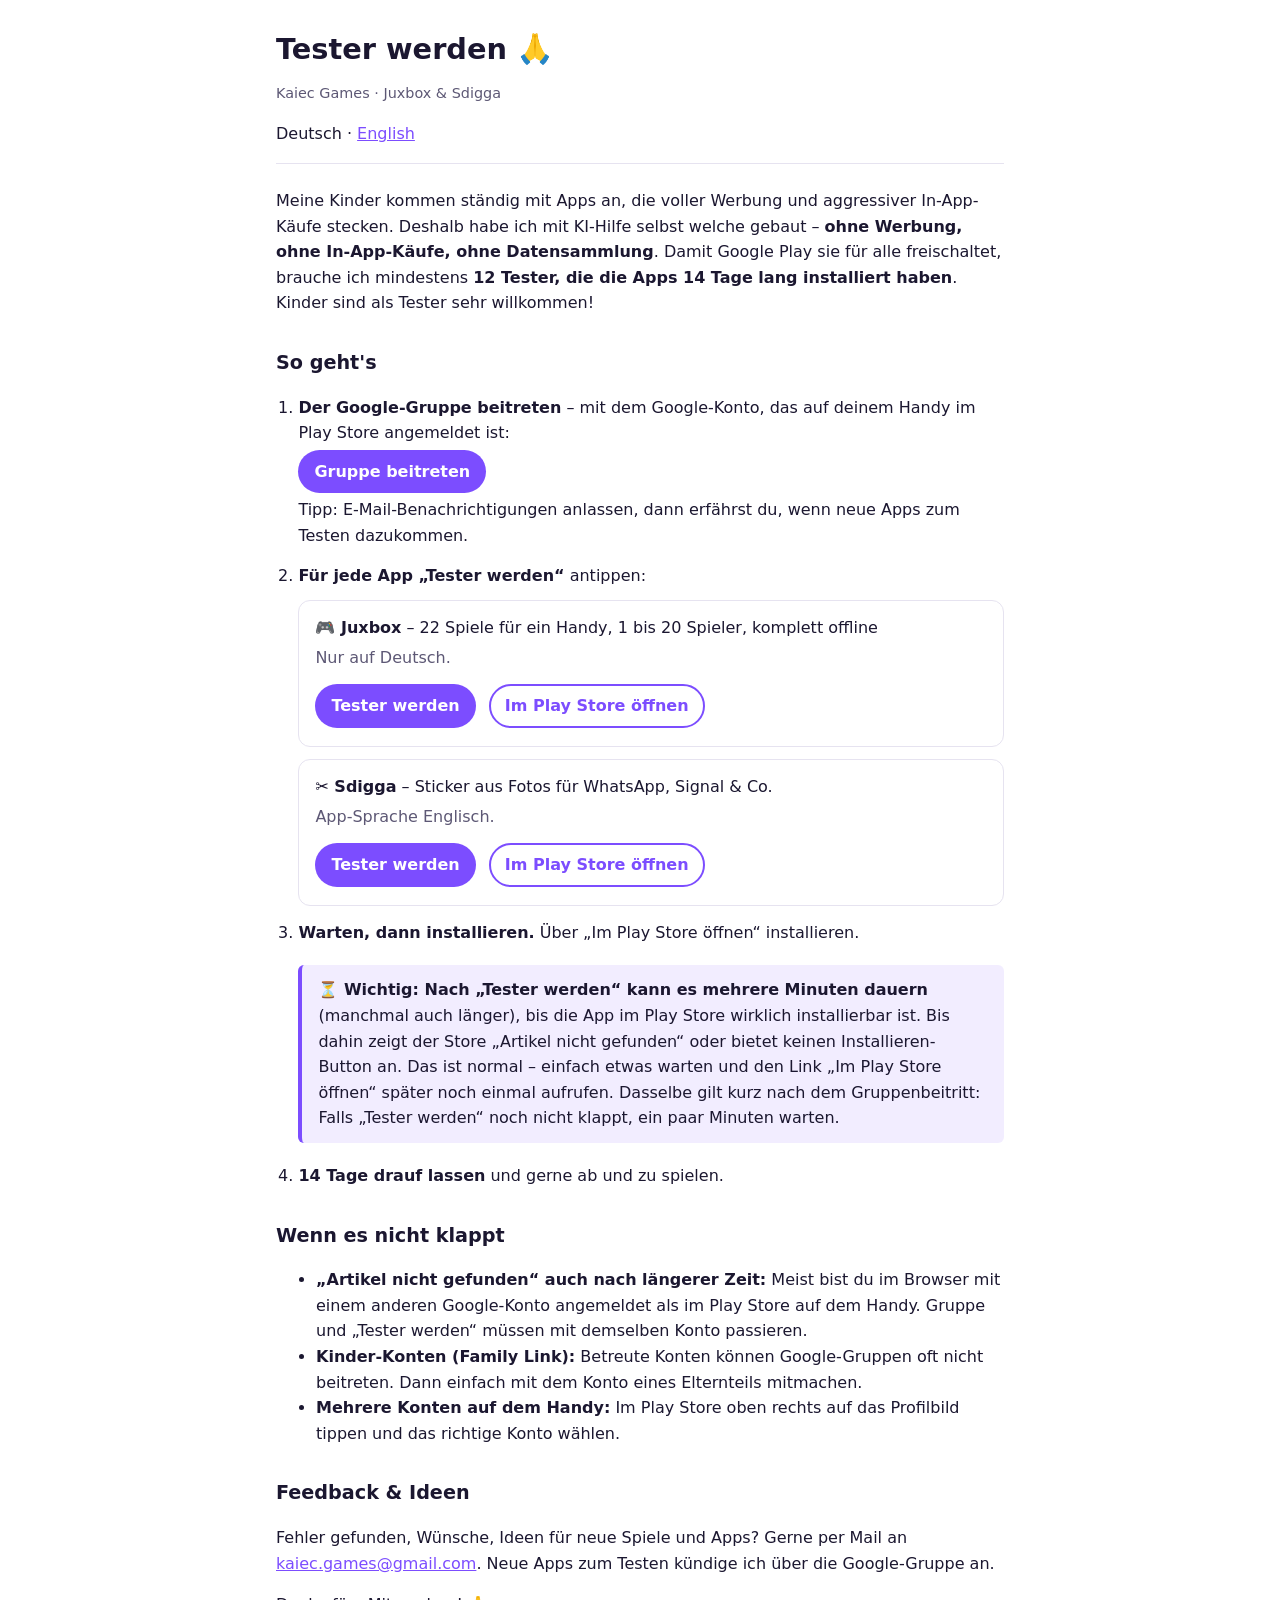
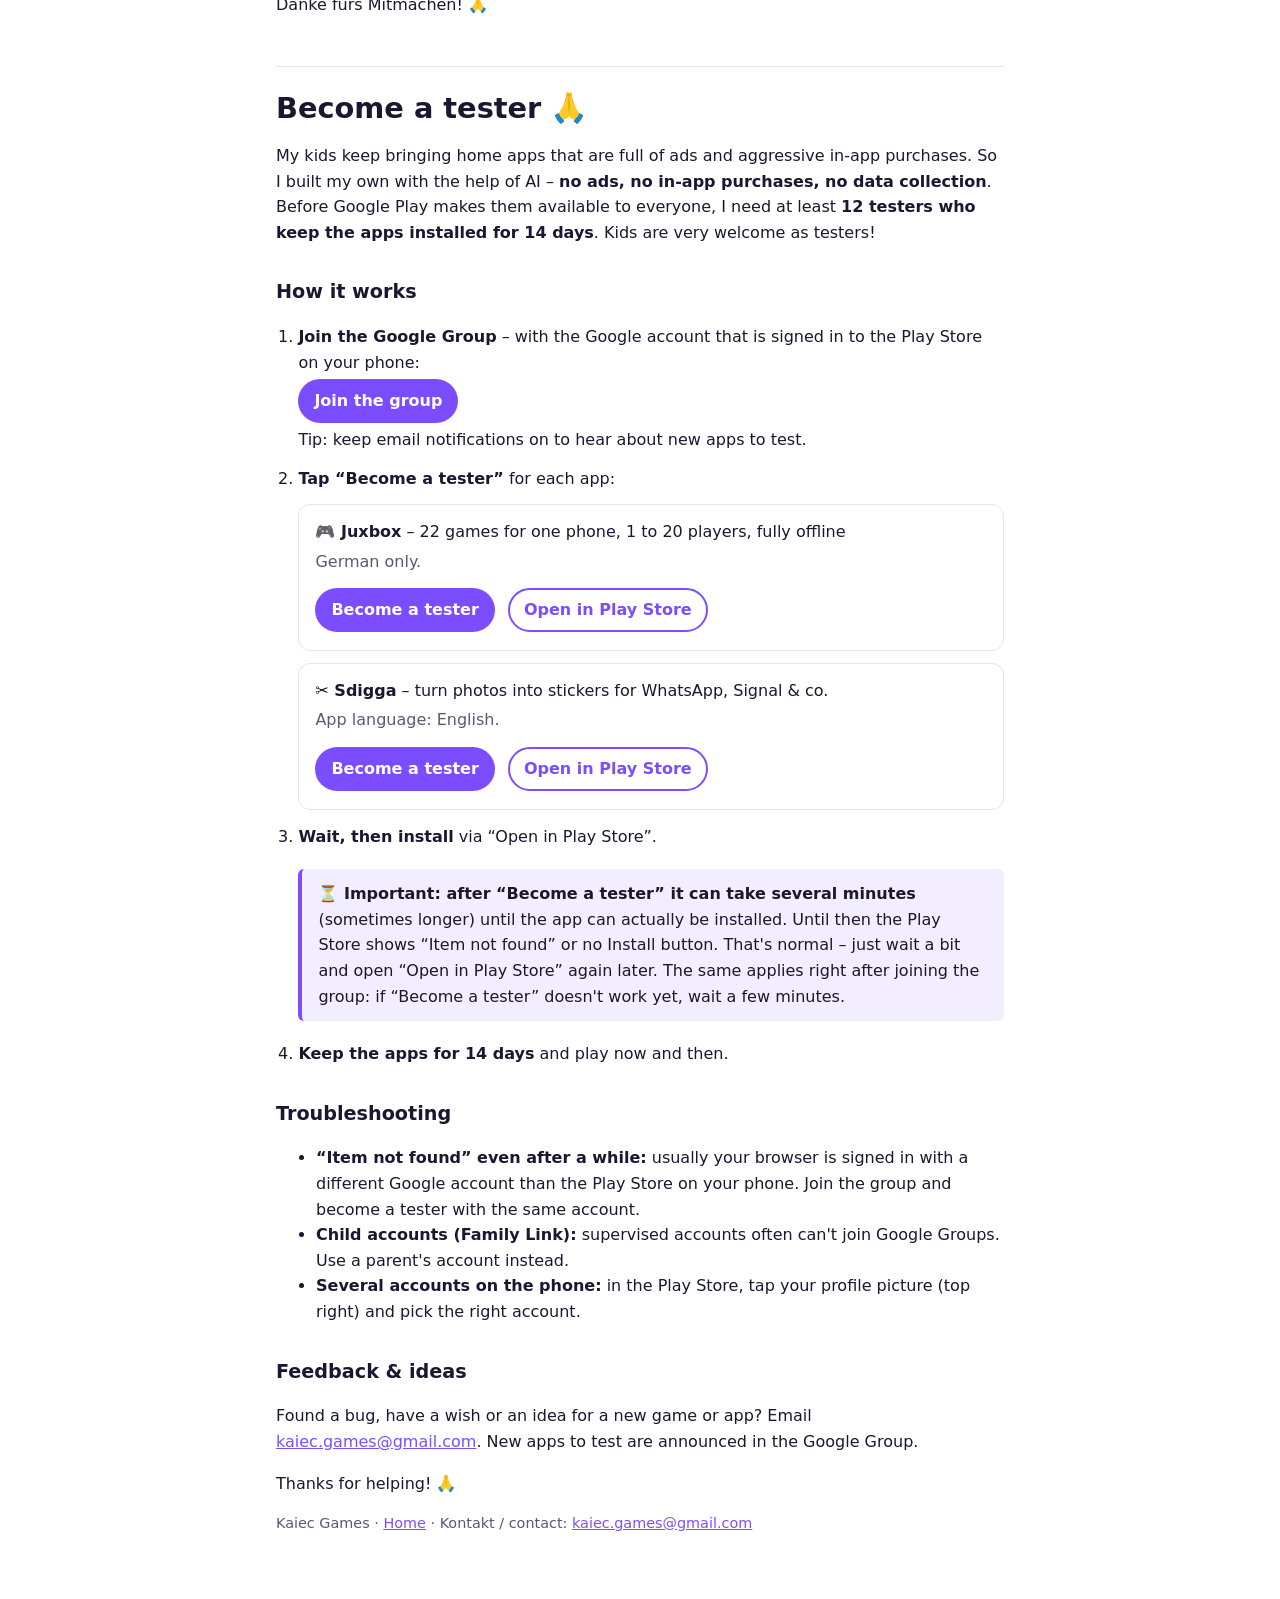
==== tests/index.html @ d91b90bd "Add bilingual tester instructions page Co-Authored-By: Claude Opus 5.5 <noreply@anthropic.com>" ====
<!doctype html>
<html lang="de">
<head>
<meta charset="utf-8"><meta name="viewport" content="width=device-width, initial-scale=1">
<title>Tester werden – Kaiec Games</title>
<meta name="description" content="Hilf beim Testen von Juxbox und Sdigga auf Google Play.">
<link rel="stylesheet" href="/style.css">
</head>
<body><main>
<h1>Tester werden 🙏</h1>
<p class="meta">Kaiec Games · Juxbox &amp; Sdigga</p>
<nav class="lang">Deutsch · <a href="#en">English</a></nav>

<section id="de" lang="de">
<p>Meine Kinder kommen ständig mit Apps an, die voller Werbung und aggressiver In-App-Käufe stecken. Deshalb habe ich mit KI-Hilfe selbst welche gebaut – <strong>ohne Werbung, ohne In-App-Käufe, ohne Datensammlung</strong>. Damit Google Play sie für alle freischaltet, brauche ich mindestens <strong>12 Tester, die die Apps 14 Tage lang installiert haben</strong>. Kinder sind als Tester sehr willkommen!</p>

<h2>So geht's</h2>
<ol class="steps">
  <li><strong>Der Google-Gruppe beitreten</strong> – mit dem Google-Konto, das auf deinem Handy im Play Store angemeldet ist:<br>
    <a class="btn" href="https://groups.google.com/g/kaiec-games-tester">Gruppe beitreten</a><br>
    Tipp: E-Mail-Benachrichtigungen anlassen, dann erfährst du, wenn neue Apps zum Testen dazukommen.</li>
  <li><strong>Für jede App „Tester werden“</strong> antippen:
    <div class="app">
      <strong>🎮 Juxbox</strong> – 22 Spiele für ein Handy, 1 bis 20 Spieler, komplett offline
      <p>Nur auf Deutsch.</p>
      <a class="btn" href="https://play.google.com/apps/testing/com.kaiec.juxbox">Tester werden</a>
      <a class="btn alt" href="https://play.google.com/store/apps/details?id=com.kaiec.juxbox">Im Play Store öffnen</a>
    </div>
    <div class="app">
      <strong>✂️ Sdigga</strong> – Sticker aus Fotos für WhatsApp, Signal &amp; Co.
      <p>App-Sprache Englisch.</p>
      <a class="btn" href="https://play.google.com/apps/testing/com.kaiec.stickerapp">Tester werden</a>
      <a class="btn alt" href="https://play.google.com/store/apps/details?id=com.kaiec.stickerapp">Im Play Store öffnen</a>
    </div>
  </li>
  <li><strong>Warten, dann installieren.</strong> Über „Im Play Store öffnen“ installieren.
    <div class="note">
  <strong>⏳ Wichtig: Nach „Tester werden“ kann es mehrere Minuten dauern</strong> (manchmal auch länger), bis die App im Play Store wirklich installierbar ist. Bis dahin zeigt der Store „Artikel nicht gefunden“ oder bietet keinen Installieren-Button an. Das ist normal – einfach etwas warten und den Link „Im Play Store öffnen“ später noch einmal aufrufen. Dasselbe gilt kurz nach dem Gruppenbeitritt: Falls „Tester werden“ noch nicht klappt, ein paar Minuten warten.
</div>
  </li>
  <li><strong>14 Tage drauf lassen</strong> und gerne ab und zu spielen.</li>
</ol>


<h2>Wenn es nicht klappt</h2>
<ul>
  <li><strong>„Artikel nicht gefunden“ auch nach längerer Zeit:</strong> Meist bist du im Browser mit einem anderen Google-Konto angemeldet als im Play Store auf dem Handy. Gruppe und „Tester werden“ müssen mit demselben Konto passieren.</li>
  <li><strong>Kinder-Konten (Family Link):</strong> Betreute Konten können Google-Gruppen oft nicht beitreten. Dann einfach mit dem Konto eines Elternteils mitmachen.</li>
  <li><strong>Mehrere Konten auf dem Handy:</strong> Im Play Store oben rechts auf das Profilbild tippen und das richtige Konto wählen.</li>
</ul>

<h2>Feedback &amp; Ideen</h2>
<p>Fehler gefunden, Wünsche, Ideen für neue Spiele und Apps? Gerne per Mail an <a href="mailto:kaiec.games@gmail.com">kaiec.games@gmail.com</a>. Neue Apps zum Testen kündige ich über die Google-Gruppe an.</p>
<p>Danke fürs Mitmachen! 🙏</p>
</section>

<section id="en" lang="en">
<h1>Become a tester 🙏</h1>
<p>My kids keep bringing home apps that are full of ads and aggressive in-app purchases. So I built my own with the help of AI – <strong>no ads, no in-app purchases, no data collection</strong>. Before Google Play makes them available to everyone, I need at least <strong>12 testers who keep the apps installed for 14 days</strong>. Kids are very welcome as testers!</p>

<h2>How it works</h2>
<ol class="steps">
  <li><strong>Join the Google Group</strong> – with the Google account that is signed in to the Play Store on your phone:<br>
    <a class="btn" href="https://groups.google.com/g/kaiec-games-tester">Join the group</a><br>
    Tip: keep email notifications on to hear about new apps to test.</li>
  <li><strong>Tap “Become a tester”</strong> for each app:
    <div class="app">
      <strong>🎮 Juxbox</strong> – 22 games for one phone, 1 to 20 players, fully offline
      <p>German only.</p>
      <a class="btn" href="https://play.google.com/apps/testing/com.kaiec.juxbox">Become a tester</a>
      <a class="btn alt" href="https://play.google.com/store/apps/details?id=com.kaiec.juxbox">Open in Play Store</a>
    </div>
    <div class="app">
      <strong>✂️ Sdigga</strong> – turn photos into stickers for WhatsApp, Signal &amp; co.
      <p>App language: English.</p>
      <a class="btn" href="https://play.google.com/apps/testing/com.kaiec.stickerapp">Become a tester</a>
      <a class="btn alt" href="https://play.google.com/store/apps/details?id=com.kaiec.stickerapp">Open in Play Store</a>
    </div>
  </li>
  <li><strong>Wait, then install</strong> via “Open in Play Store”.
    <div class="note">
  <strong>⏳ Important: after “Become a tester” it can take several minutes</strong> (sometimes longer) until the app can actually be installed. Until then the Play Store shows “Item not found” or no Install button. That's normal – just wait a bit and open “Open in Play Store” again later. The same applies right after joining the group: if “Become a tester” doesn't work yet, wait a few minutes.
</div>
  </li>
  <li><strong>Keep the apps for 14 days</strong> and play now and then.</li>
</ol>


<h2>Troubleshooting</h2>
<ul>
  <li><strong>“Item not found” even after a while:</strong> usually your browser is signed in with a different Google account than the Play Store on your phone. Join the group and become a tester with the same account.</li>
  <li><strong>Child accounts (Family Link):</strong> supervised accounts often can't join Google Groups. Use a parent's account instead.</li>
  <li><strong>Several accounts on the phone:</strong> in the Play Store, tap your profile picture (top right) and pick the right account.</li>
</ul>

<h2>Feedback &amp; ideas</h2>
<p>Found a bug, have a wish or an idea for a new game or app? Email <a href="mailto:kaiec.games@gmail.com">kaiec.games@gmail.com</a>. New apps to test are announced in the Google Group.</p>
<p>Thanks for helping! 🙏</p>
</section>

<footer>Kaiec Games · <a href="/">Home</a> · Kontakt / contact: <a href="mailto:kaiec.games@gmail.com">kaiec.games@gmail.com</a></footer>
</main></body>
</html>
---- style.css ----
:root { --bg:#ffffff; --fg:#1b1730; --muted:#5d5875; --accent:#7c4dff; --line:#e6e3f0; }
@media (prefers-color-scheme: dark) { :root { --bg:#0e0a1f; --fg:#eeeaff; --muted:#b3a9d6; --accent:#b49bff; --line:#2b2350; } }
* { box-sizing:border-box; }
body { margin:0; background:var(--bg); color:var(--fg); font:16px/1.6 system-ui,-apple-system,"Segoe UI",Roboto,sans-serif; }
main { max-width:760px; margin:0 auto; padding:32px 16px 64px; }
h1 { font-size:1.8rem; line-height:1.25; margin:0 0 4px; }
h2 { font-size:1.2rem; margin:32px 0 8px; }
h3 { font-size:1rem; margin:20px 0 4px; }
p, li { color:var(--fg); }
.meta, footer { color:var(--muted); font-size:.9rem; }
a { color:var(--accent); }
nav.lang { margin:16px 0 24px; padding-bottom:16px; border-bottom:1px solid var(--line); }
section + section { margin-top:48px; padding-top:24px; border-top:1px solid var(--line); }
ul.apps { list-style:none; padding:0; } ul.apps li { margin:12px 0; }
ol.steps { padding-left:1.4em; } ol.steps > li { margin:14px 0; }
.note { border-left:4px solid var(--accent); background:color-mix(in srgb, var(--accent) 10%, transparent); padding:12px 16px; border-radius:6px; margin:20px 0; }
.app { border:1px solid var(--line); border-radius:12px; padding:14px 16px; margin:12px 0; }
.app p { margin:4px 0 10px; color:var(--muted); }
.btn { display:inline-block; margin:4px 8px 4px 0; padding:9px 16px; border-radius:999px; background:var(--accent); color:var(--bg); text-decoration:none; font-weight:600; }
.btn.alt { background:transparent; color:var(--accent); border:2px solid var(--accent); padding:7px 14px; }
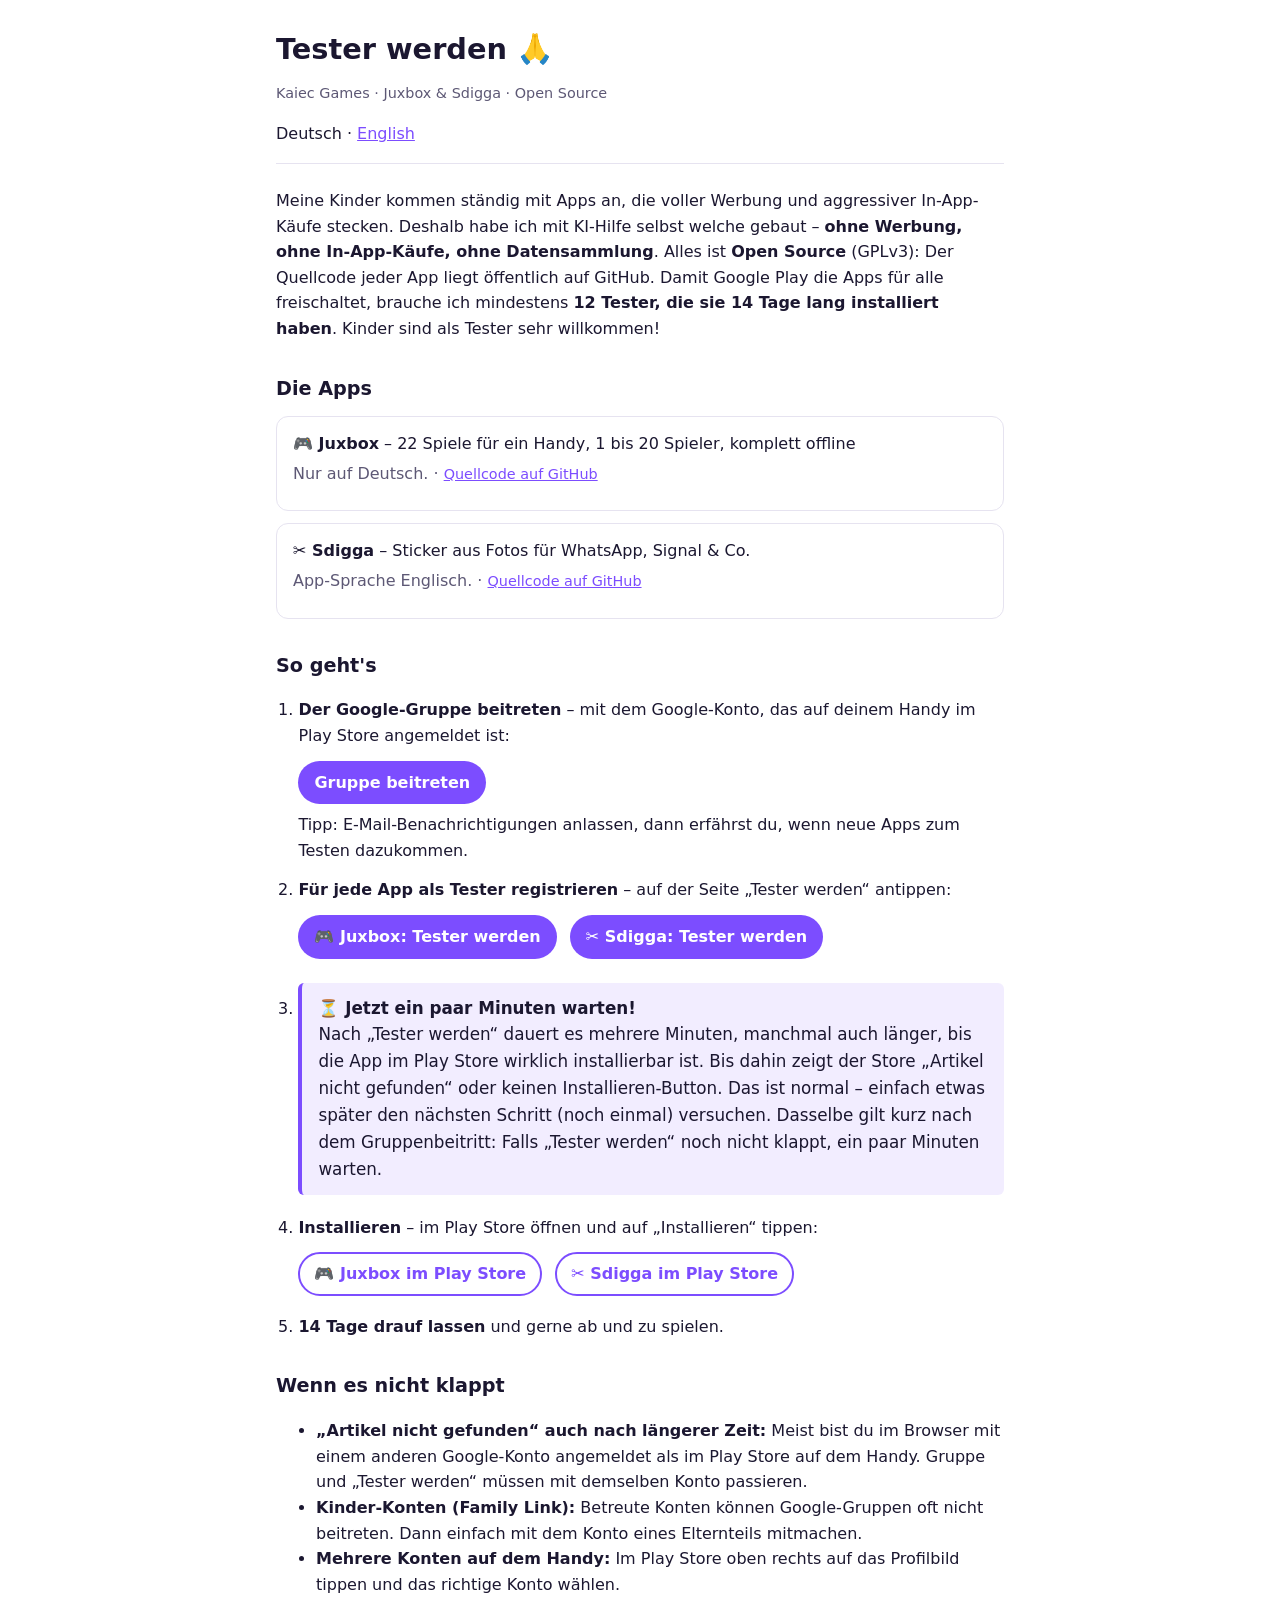
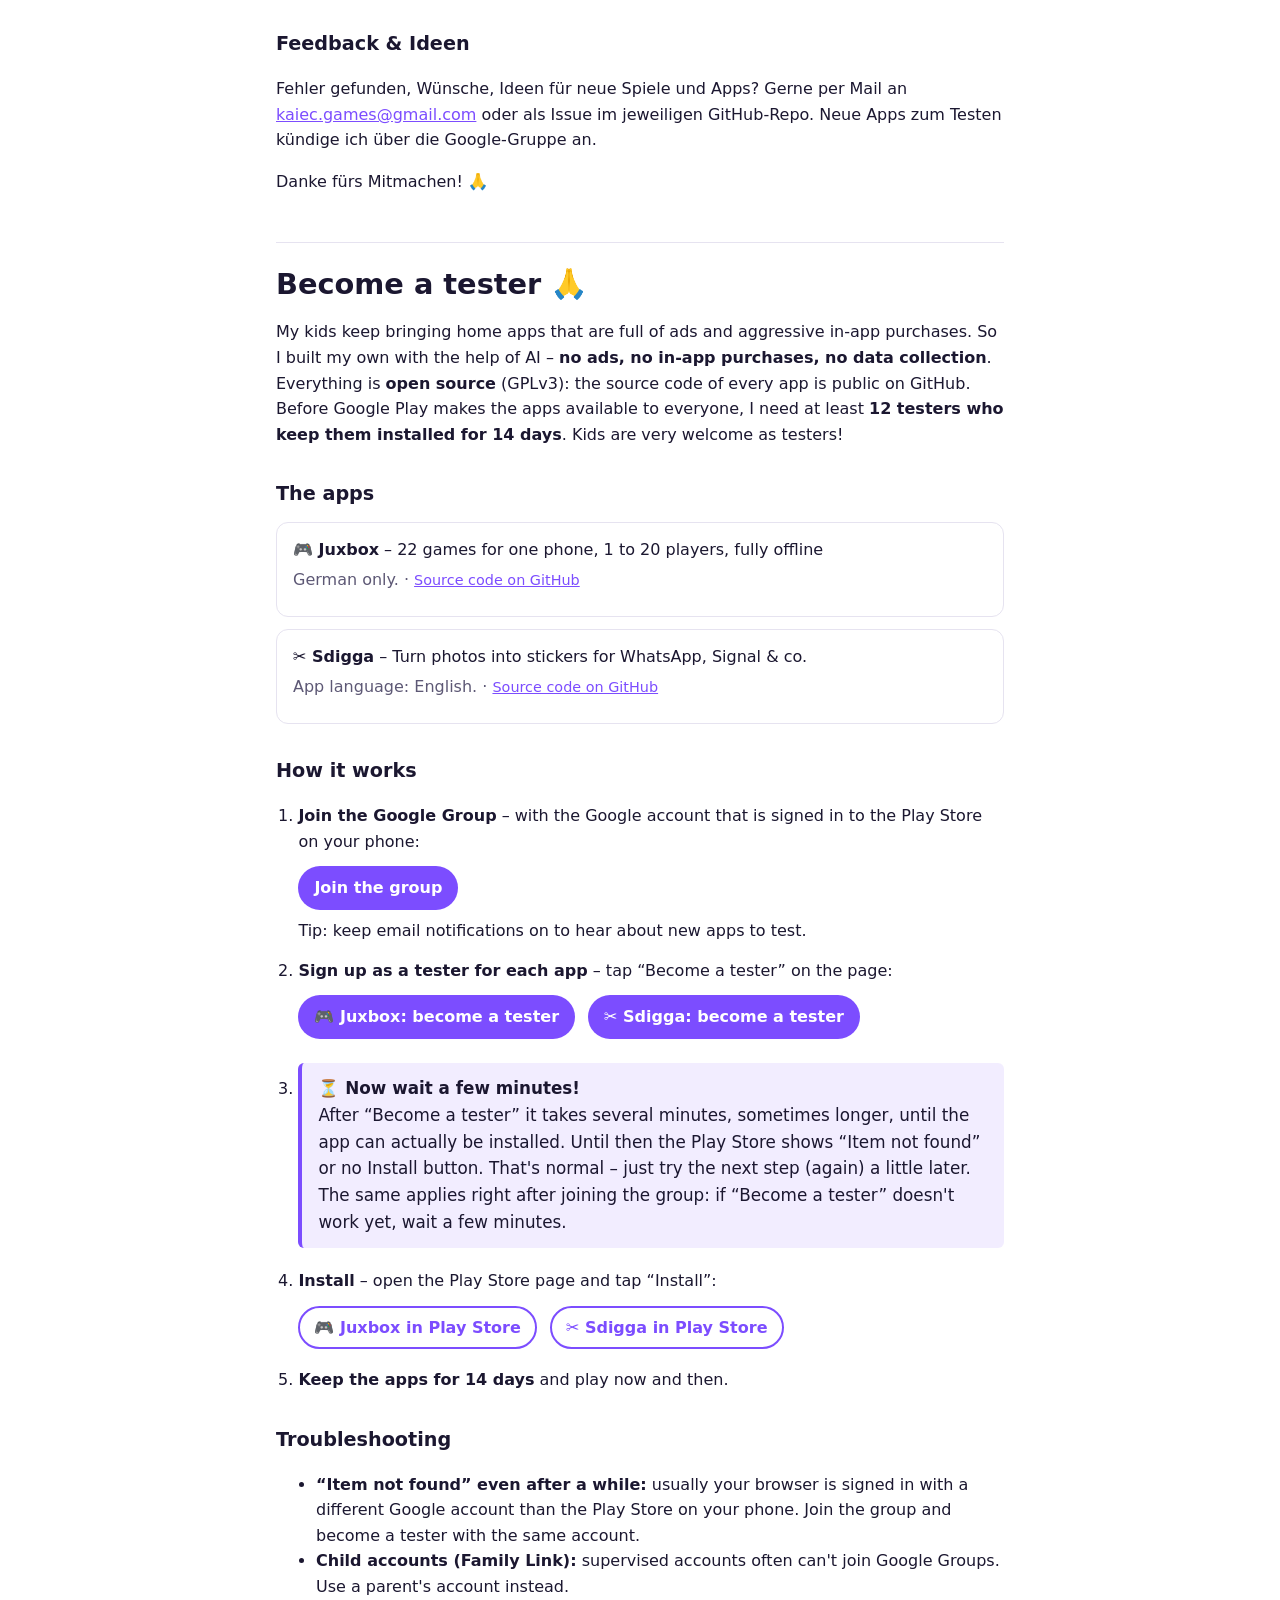
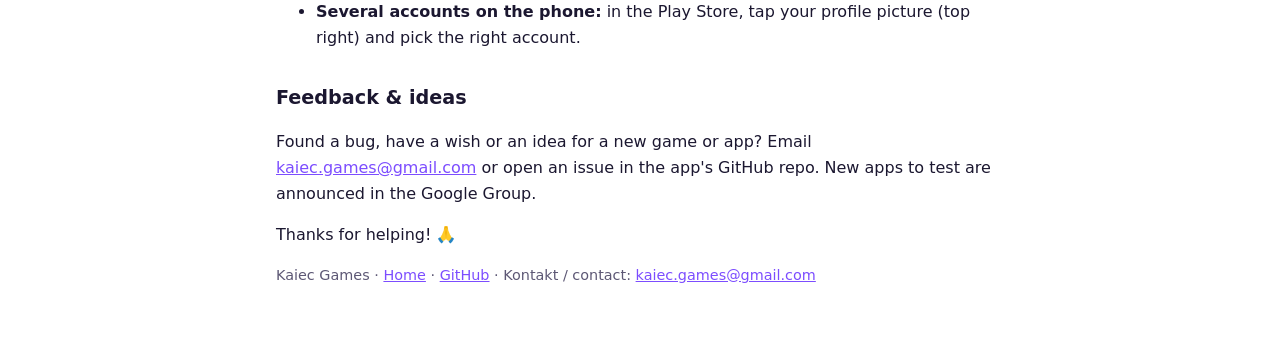
==== commit 44515c6c: "Tester page: open source links, separate signup/wait/install steps Co-Authored-By: Claude Opus 5.5 <" ====
--- a/tests/index.html
+++ b/tests/index.html
@@ -8,39 +8,35 @@
 </head>
 <body><main>
 <h1>Tester werden 🙏</h1>
-<p class="meta">Kaiec Games · Juxbox &amp; Sdigga</p>
+<p class="meta">Kaiec Games · Juxbox &amp; Sdigga · Open Source</p>
 <nav class="lang">Deutsch · <a href="#en">English</a></nav>
 
 <section id="de" lang="de">
-<p>Meine Kinder kommen ständig mit Apps an, die voller Werbung und aggressiver In-App-Käufe stecken. Deshalb habe ich mit KI-Hilfe selbst welche gebaut – <strong>ohne Werbung, ohne In-App-Käufe, ohne Datensammlung</strong>. Damit Google Play sie für alle freischaltet, brauche ich mindestens <strong>12 Tester, die die Apps 14 Tage lang installiert haben</strong>. Kinder sind als Tester sehr willkommen!</p>
+
+<p>Meine Kinder kommen ständig mit Apps an, die voller Werbung und aggressiver In-App-Käufe stecken. Deshalb habe ich mit KI-Hilfe selbst welche gebaut – <strong>ohne Werbung, ohne In-App-Käufe, ohne Datensammlung</strong>. Alles ist <strong>Open Source</strong> (GPLv3): Der Quellcode jeder App liegt öffentlich auf GitHub. Damit Google Play die Apps für alle freischaltet, brauche ich mindestens <strong>12 Tester, die sie 14 Tage lang installiert haben</strong>. Kinder sind als Tester sehr willkommen!</p>
+
+<h2>Die Apps</h2>
+<div class="app">
+  <strong>🎮 Juxbox</strong> – 22 Spiele für ein Handy, 1 bis 20 Spieler, komplett offline
+  <p>Nur auf Deutsch. · <a class="src" href="https://github.com/Kaiec-Games/juxbox">Quellcode auf GitHub</a></p>
+</div>
+<div class="app">
+  <strong>✂️ Sdigga</strong> – Sticker aus Fotos für WhatsApp, Signal &amp; Co.
+  <p>App-Sprache Englisch. · <a class="src" href="https://github.com/Kaiec-Games/sdigga">Quellcode auf GitHub</a></p>
+</div>
 
 <h2>So geht's</h2>
 <ol class="steps">
-  <li><strong>Der Google-Gruppe beitreten</strong> – mit dem Google-Konto, das auf deinem Handy im Play Store angemeldet ist:<br>
-    <a class="btn" href="https://groups.google.com/g/kaiec-games-tester">Gruppe beitreten</a><br>
+  <li><strong>Der Google-Gruppe beitreten</strong> – mit dem Google-Konto, das auf deinem Handy im Play Store angemeldet ist:
+    <div class="step-btns"><a class="btn" href="https://groups.google.com/g/kaiec-games-tester">Gruppe beitreten</a></div>
     Tipp: E-Mail-Benachrichtigungen anlassen, dann erfährst du, wenn neue Apps zum Testen dazukommen.</li>
-  <li><strong>Für jede App „Tester werden“</strong> antippen:
-    <div class="app">
-      <strong>🎮 Juxbox</strong> – 22 Spiele für ein Handy, 1 bis 20 Spieler, komplett offline
-      <p>Nur auf Deutsch.</p>
-      <a class="btn" href="https://play.google.com/apps/testing/com.kaiec.juxbox">Tester werden</a>
-      <a class="btn alt" href="https://play.google.com/store/apps/details?id=com.kaiec.juxbox">Im Play Store öffnen</a>
-    </div>
-    <div class="app">
-      <strong>✂️ Sdigga</strong> – Sticker aus Fotos für WhatsApp, Signal &amp; Co.
-      <p>App-Sprache Englisch.</p>
-      <a class="btn" href="https://play.google.com/apps/testing/com.kaiec.stickerapp">Tester werden</a>
-      <a class="btn alt" href="https://play.google.com/store/apps/details?id=com.kaiec.stickerapp">Im Play Store öffnen</a>
-    </div>
-  </li>
-  <li><strong>Warten, dann installieren.</strong> Über „Im Play Store öffnen“ installieren.
-    <div class="note">
-  <strong>⏳ Wichtig: Nach „Tester werden“ kann es mehrere Minuten dauern</strong> (manchmal auch länger), bis die App im Play Store wirklich installierbar ist. Bis dahin zeigt der Store „Artikel nicht gefunden“ oder bietet keinen Installieren-Button an. Das ist normal – einfach etwas warten und den Link „Im Play Store öffnen“ später noch einmal aufrufen. Dasselbe gilt kurz nach dem Gruppenbeitritt: Falls „Tester werden“ noch nicht klappt, ein paar Minuten warten.
-</div>
-  </li>
+  <li><strong>Für jede App als Tester registrieren</strong> – auf der Seite „Tester werden“ antippen:
+    <div class="step-btns"><a class="btn" href="https://play.google.com/apps/testing/com.kaiec.juxbox">🎮 Juxbox: Tester werden</a> <a class="btn" href="https://play.google.com/apps/testing/com.kaiec.stickerapp">✂️ Sdigga: Tester werden</a></div></li>
+  <li><div class="note wait"><strong>⏳ Jetzt ein paar Minuten warten!</strong><br>Nach „Tester werden“ dauert es mehrere Minuten, manchmal auch länger, bis die App im Play Store wirklich installierbar ist. Bis dahin zeigt der Store „Artikel nicht gefunden“ oder keinen Installieren-Button. Das ist normal – einfach etwas später den nächsten Schritt (noch einmal) versuchen. Dasselbe gilt kurz nach dem Gruppenbeitritt: Falls „Tester werden“ noch nicht klappt, ein paar Minuten warten.</div></li>
+  <li><strong>Installieren</strong> – im Play Store öffnen und auf „Installieren“ tippen:
+    <div class="step-btns"><a class="btn alt" href="https://play.google.com/store/apps/details?id=com.kaiec.juxbox">🎮 Juxbox im Play Store</a> <a class="btn alt" href="https://play.google.com/store/apps/details?id=com.kaiec.stickerapp">✂️ Sdigga im Play Store</a></div></li>
   <li><strong>14 Tage drauf lassen</strong> und gerne ab und zu spielen.</li>
 </ol>
-
 
 <h2>Wenn es nicht klappt</h2>
 <ul>
@@ -50,41 +46,36 @@
 </ul>
 
 <h2>Feedback &amp; Ideen</h2>
-<p>Fehler gefunden, Wünsche, Ideen für neue Spiele und Apps? Gerne per Mail an <a href="mailto:kaiec.games@gmail.com">kaiec.games@gmail.com</a>. Neue Apps zum Testen kündige ich über die Google-Gruppe an.</p>
+<p>Fehler gefunden, Wünsche, Ideen für neue Spiele und Apps? Gerne per Mail an <a href="mailto:kaiec.games@gmail.com">kaiec.games@gmail.com</a> oder als Issue im jeweiligen GitHub-Repo. Neue Apps zum Testen kündige ich über die Google-Gruppe an.</p>
 <p>Danke fürs Mitmachen! 🙏</p>
 </section>
 
 <section id="en" lang="en">
 <h1>Become a tester 🙏</h1>
-<p>My kids keep bringing home apps that are full of ads and aggressive in-app purchases. So I built my own with the help of AI – <strong>no ads, no in-app purchases, no data collection</strong>. Before Google Play makes them available to everyone, I need at least <strong>12 testers who keep the apps installed for 14 days</strong>. Kids are very welcome as testers!</p>
+<p>My kids keep bringing home apps that are full of ads and aggressive in-app purchases. So I built my own with the help of AI – <strong>no ads, no in-app purchases, no data collection</strong>. Everything is <strong>open source</strong> (GPLv3): the source code of every app is public on GitHub. Before Google Play makes the apps available to everyone, I need at least <strong>12 testers who keep them installed for 14 days</strong>. Kids are very welcome as testers!</p>
+
+<h2>The apps</h2>
+<div class="app">
+  <strong>🎮 Juxbox</strong> – 22 games for one phone, 1 to 20 players, fully offline
+  <p>German only. · <a class="src" href="https://github.com/Kaiec-Games/juxbox">Source code on GitHub</a></p>
+</div>
+<div class="app">
+  <strong>✂️ Sdigga</strong> – Turn photos into stickers for WhatsApp, Signal &amp; co.
+  <p>App language: English. · <a class="src" href="https://github.com/Kaiec-Games/sdigga">Source code on GitHub</a></p>
+</div>
 
 <h2>How it works</h2>
 <ol class="steps">
-  <li><strong>Join the Google Group</strong> – with the Google account that is signed in to the Play Store on your phone:<br>
-    <a class="btn" href="https://groups.google.com/g/kaiec-games-tester">Join the group</a><br>
+  <li><strong>Join the Google Group</strong> – with the Google account that is signed in to the Play Store on your phone:
+    <div class="step-btns"><a class="btn" href="https://groups.google.com/g/kaiec-games-tester">Join the group</a></div>
     Tip: keep email notifications on to hear about new apps to test.</li>
-  <li><strong>Tap “Become a tester”</strong> for each app:
-    <div class="app">
-      <strong>🎮 Juxbox</strong> – 22 games for one phone, 1 to 20 players, fully offline
-      <p>German only.</p>
-      <a class="btn" href="https://play.google.com/apps/testing/com.kaiec.juxbox">Become a tester</a>
-      <a class="btn alt" href="https://play.google.com/store/apps/details?id=com.kaiec.juxbox">Open in Play Store</a>
-    </div>
-    <div class="app">
-      <strong>✂️ Sdigga</strong> – turn photos into stickers for WhatsApp, Signal &amp; co.
-      <p>App language: English.</p>
-      <a class="btn" href="https://play.google.com/apps/testing/com.kaiec.stickerapp">Become a tester</a>
-      <a class="btn alt" href="https://play.google.com/store/apps/details?id=com.kaiec.stickerapp">Open in Play Store</a>
-    </div>
-  </li>
-  <li><strong>Wait, then install</strong> via “Open in Play Store”.
-    <div class="note">
-  <strong>⏳ Important: after “Become a tester” it can take several minutes</strong> (sometimes longer) until the app can actually be installed. Until then the Play Store shows “Item not found” or no Install button. That's normal – just wait a bit and open “Open in Play Store” again later. The same applies right after joining the group: if “Become a tester” doesn't work yet, wait a few minutes.
-</div>
-  </li>
+  <li><strong>Sign up as a tester for each app</strong> – tap “Become a tester” on the page:
+    <div class="step-btns"><a class="btn" href="https://play.google.com/apps/testing/com.kaiec.juxbox">🎮 Juxbox: become a tester</a> <a class="btn" href="https://play.google.com/apps/testing/com.kaiec.stickerapp">✂️ Sdigga: become a tester</a></div></li>
+  <li><div class="note wait"><strong>⏳ Now wait a few minutes!</strong><br>After “Become a tester” it takes several minutes, sometimes longer, until the app can actually be installed. Until then the Play Store shows “Item not found” or no Install button. That's normal – just try the next step (again) a little later. The same applies right after joining the group: if “Become a tester” doesn't work yet, wait a few minutes.</div></li>
+  <li><strong>Install</strong> – open the Play Store page and tap “Install”:
+    <div class="step-btns"><a class="btn alt" href="https://play.google.com/store/apps/details?id=com.kaiec.juxbox">🎮 Juxbox in Play Store</a> <a class="btn alt" href="https://play.google.com/store/apps/details?id=com.kaiec.stickerapp">✂️ Sdigga in Play Store</a></div></li>
   <li><strong>Keep the apps for 14 days</strong> and play now and then.</li>
 </ol>
-
 
 <h2>Troubleshooting</h2>
 <ul>
@@ -94,10 +85,10 @@
 </ul>
 
 <h2>Feedback &amp; ideas</h2>
-<p>Found a bug, have a wish or an idea for a new game or app? Email <a href="mailto:kaiec.games@gmail.com">kaiec.games@gmail.com</a>. New apps to test are announced in the Google Group.</p>
+<p>Found a bug, have a wish or an idea for a new game or app? Email <a href="mailto:kaiec.games@gmail.com">kaiec.games@gmail.com</a> or open an issue in the app's GitHub repo. New apps to test are announced in the Google Group.</p>
 <p>Thanks for helping! 🙏</p>
 </section>
 
-<footer>Kaiec Games · <a href="/">Home</a> · Kontakt / contact: <a href="mailto:kaiec.games@gmail.com">kaiec.games@gmail.com</a></footer>
+<footer>Kaiec Games · <a href="/">Home</a> · <a href="https://github.com/Kaiec-Games">GitHub</a> · Kontakt / contact: <a href="mailto:kaiec.games@gmail.com">kaiec.games@gmail.com</a></footer>
 </main></body>
 </html>
--- a/style.css
+++ b/style.css
@@ -18,3 +18,6 @@
 .app p { margin:4px 0 10px; color:var(--muted); }
 .btn { display:inline-block; margin:4px 8px 4px 0; padding:9px 16px; border-radius:999px; background:var(--accent); color:var(--bg); text-decoration:none; font-weight:600; }
 .btn.alt { background:transparent; color:var(--accent); border:2px solid var(--accent); padding:7px 14px; }
+.app .src { font-size:.9rem; }
+.step-btns { margin:8px 0 4px; }
+.wait { font-size:1.05rem; }
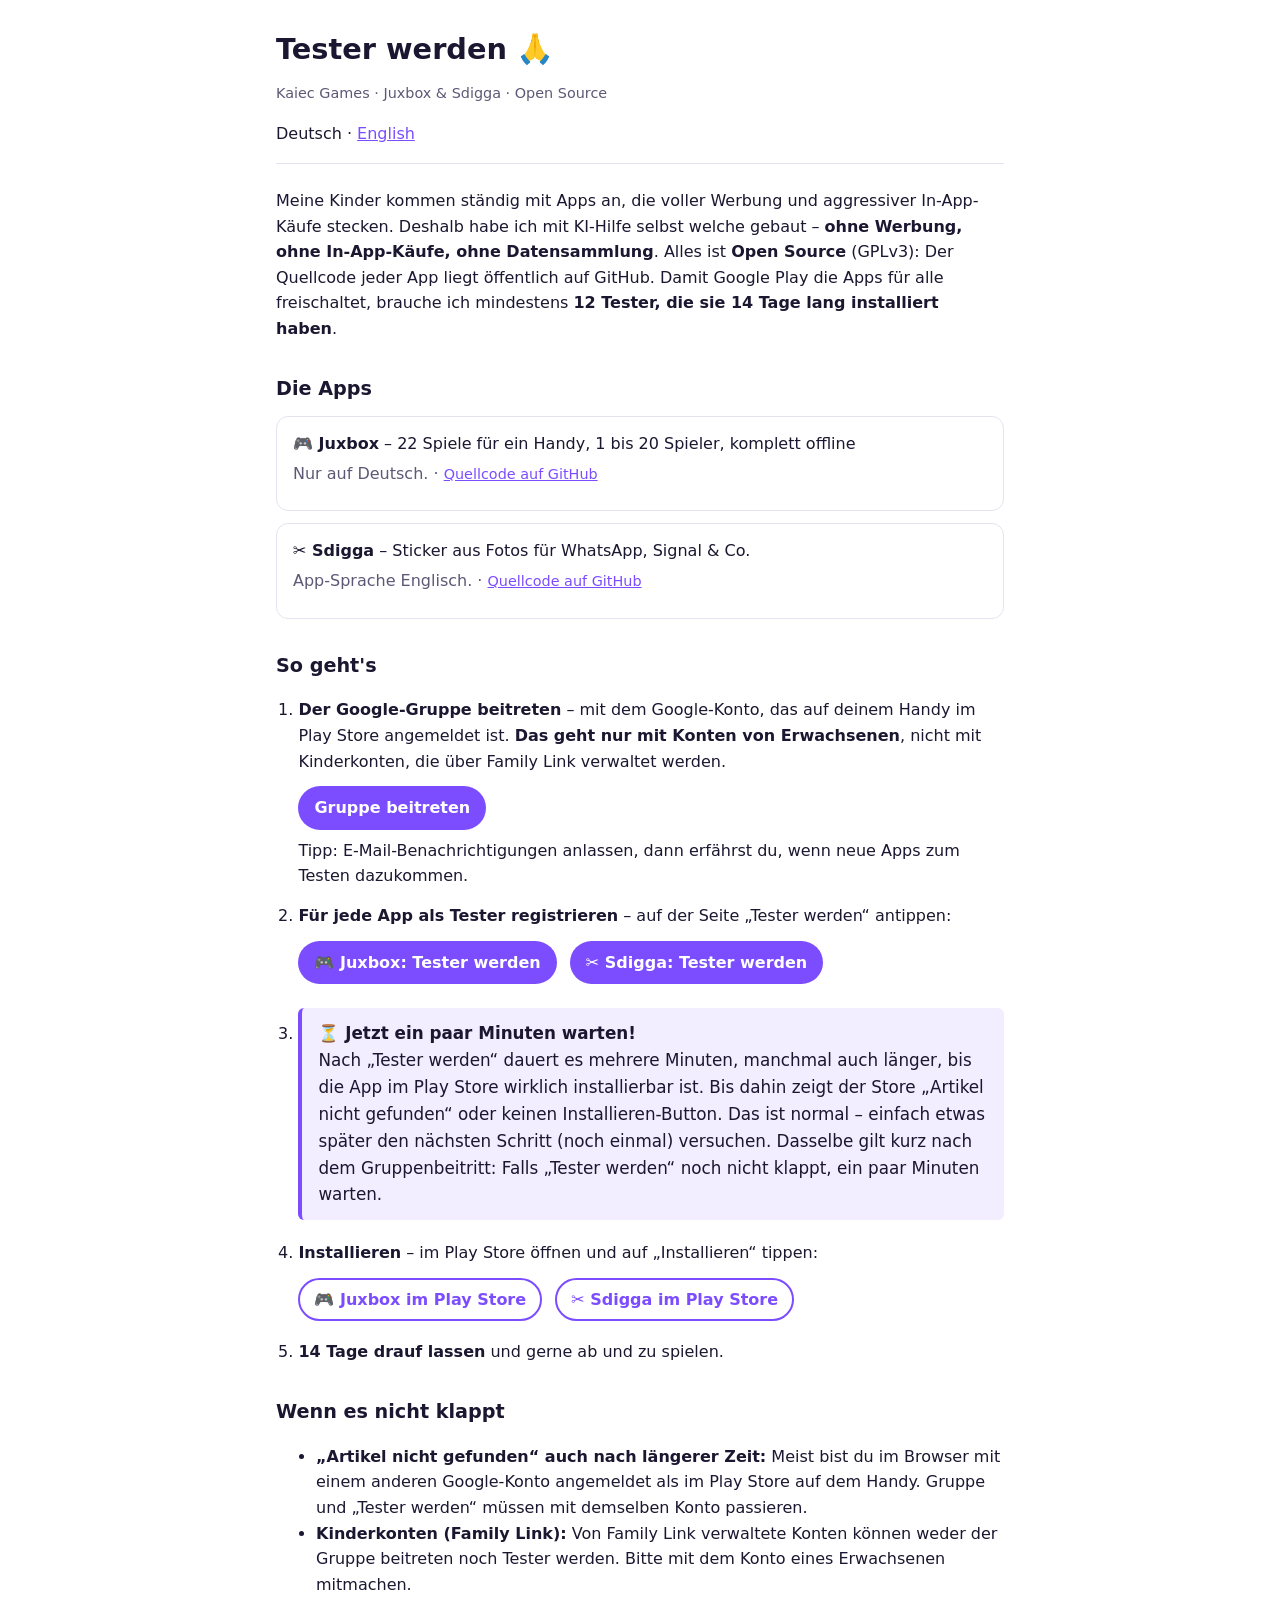
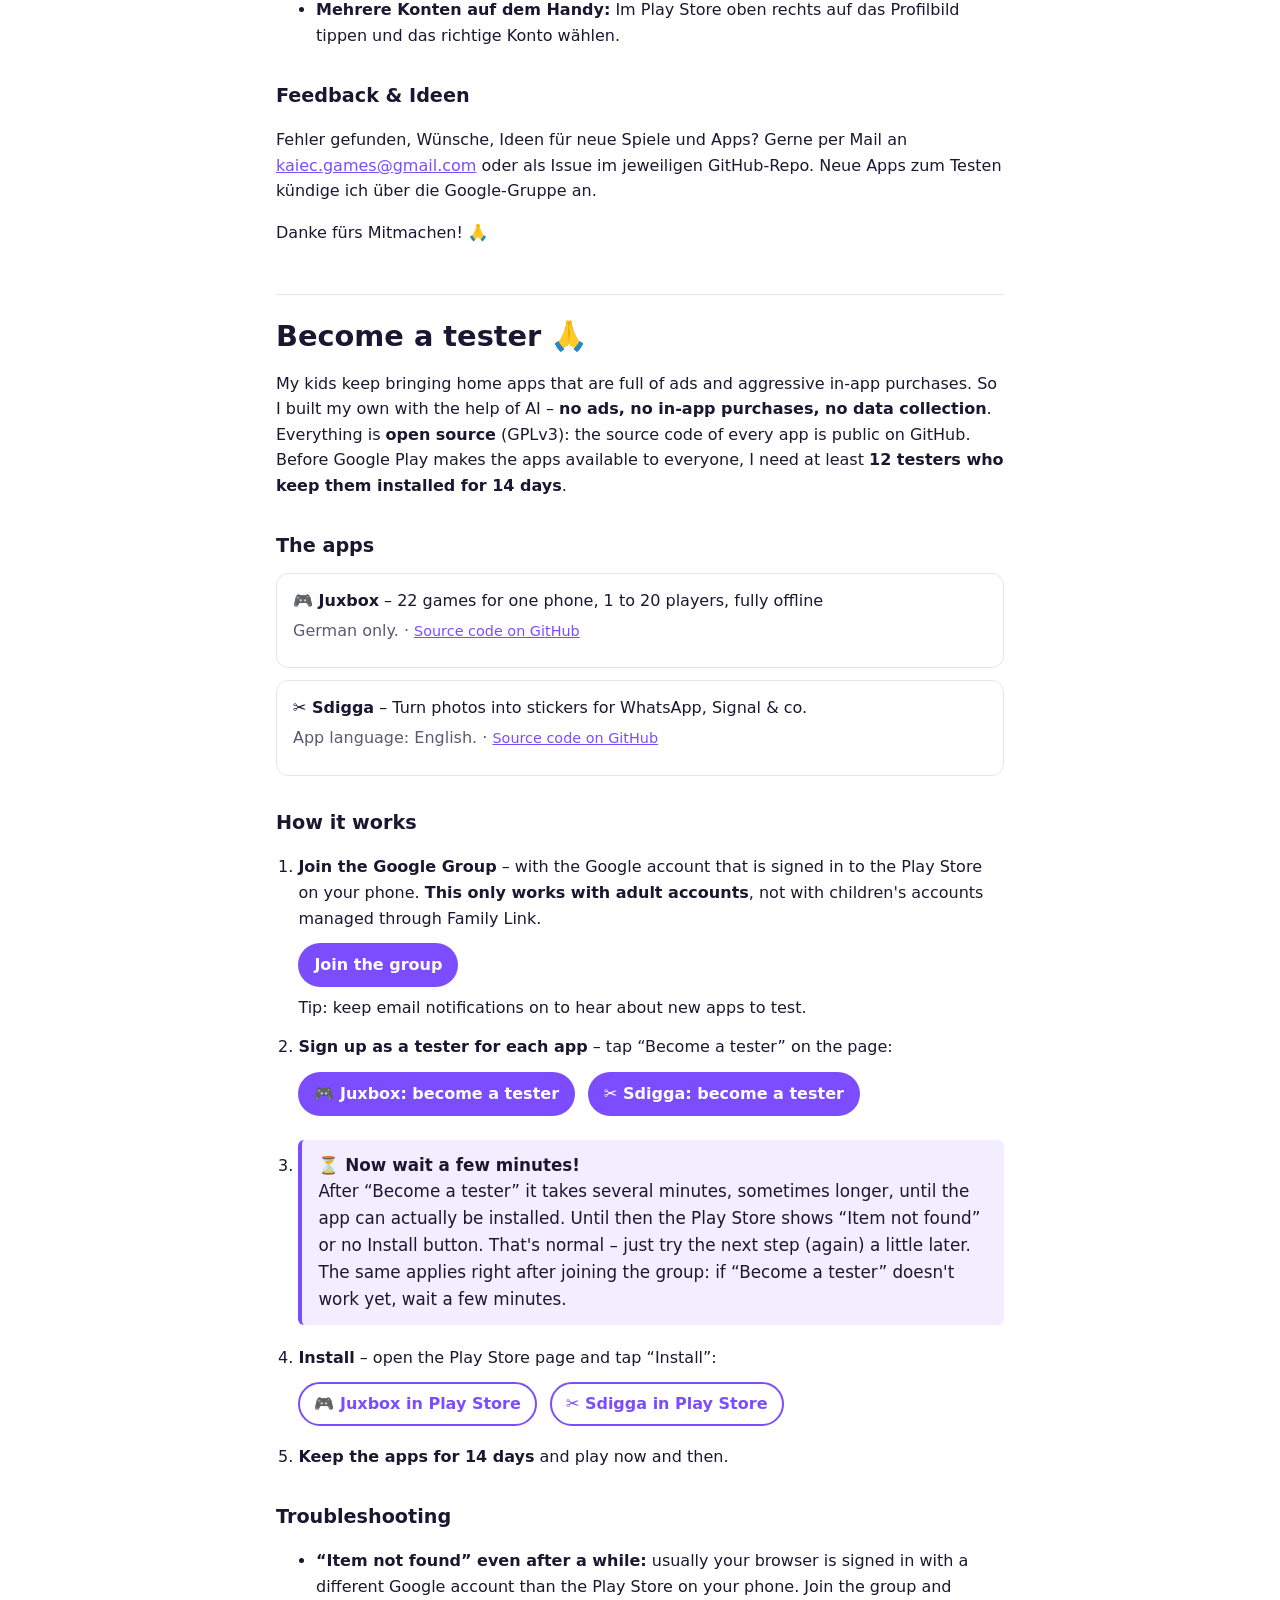
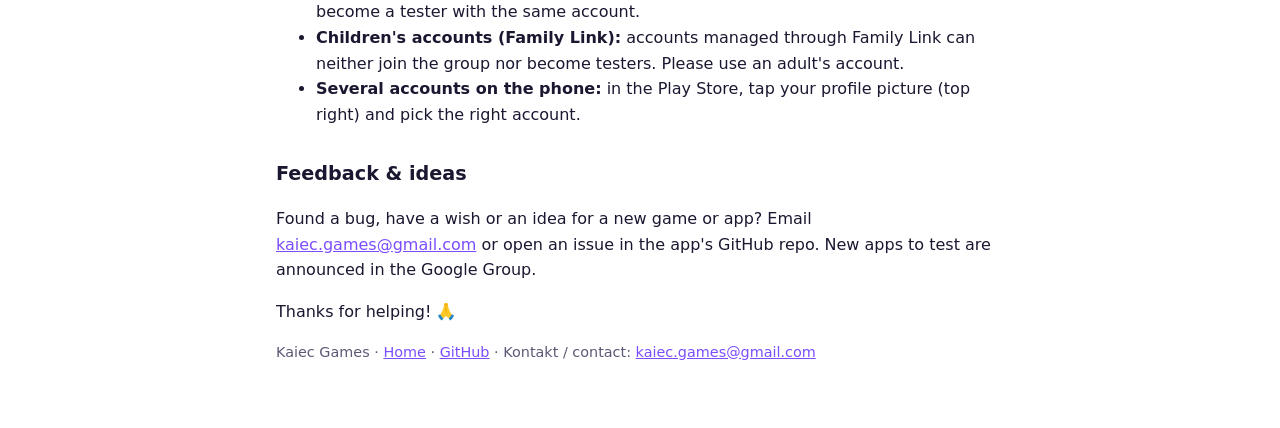
==== commit abf52a70: "Tester page: adult accounts only, no Family Link Co-Authored-By: Claude Opus 5.5 <noreply@anthropic." ====
--- a/tests/index.html
+++ b/tests/index.html
@@ -13,7 +13,7 @@
 
 <section id="de" lang="de">
 
-<p>Meine Kinder kommen ständig mit Apps an, die voller Werbung und aggressiver In-App-Käufe stecken. Deshalb habe ich mit KI-Hilfe selbst welche gebaut – <strong>ohne Werbung, ohne In-App-Käufe, ohne Datensammlung</strong>. Alles ist <strong>Open Source</strong> (GPLv3): Der Quellcode jeder App liegt öffentlich auf GitHub. Damit Google Play die Apps für alle freischaltet, brauche ich mindestens <strong>12 Tester, die sie 14 Tage lang installiert haben</strong>. Kinder sind als Tester sehr willkommen!</p>
+<p>Meine Kinder kommen ständig mit Apps an, die voller Werbung und aggressiver In-App-Käufe stecken. Deshalb habe ich mit KI-Hilfe selbst welche gebaut – <strong>ohne Werbung, ohne In-App-Käufe, ohne Datensammlung</strong>. Alles ist <strong>Open Source</strong> (GPLv3): Der Quellcode jeder App liegt öffentlich auf GitHub. Damit Google Play die Apps für alle freischaltet, brauche ich mindestens <strong>12 Tester, die sie 14 Tage lang installiert haben</strong>.</p>
 
 <h2>Die Apps</h2>
 <div class="app">
@@ -27,7 +27,7 @@
 
 <h2>So geht's</h2>
 <ol class="steps">
-  <li><strong>Der Google-Gruppe beitreten</strong> – mit dem Google-Konto, das auf deinem Handy im Play Store angemeldet ist:
+  <li><strong>Der Google-Gruppe beitreten</strong> – mit dem Google-Konto, das auf deinem Handy im Play Store angemeldet ist. <strong>Das geht nur mit Konten von Erwachsenen</strong>, nicht mit Kinderkonten, die über Family Link verwaltet werden.
     <div class="step-btns"><a class="btn" href="https://groups.google.com/g/kaiec-games-tester">Gruppe beitreten</a></div>
     Tipp: E-Mail-Benachrichtigungen anlassen, dann erfährst du, wenn neue Apps zum Testen dazukommen.</li>
   <li><strong>Für jede App als Tester registrieren</strong> – auf der Seite „Tester werden“ antippen:
@@ -41,7 +41,7 @@
 <h2>Wenn es nicht klappt</h2>
 <ul>
   <li><strong>„Artikel nicht gefunden“ auch nach längerer Zeit:</strong> Meist bist du im Browser mit einem anderen Google-Konto angemeldet als im Play Store auf dem Handy. Gruppe und „Tester werden“ müssen mit demselben Konto passieren.</li>
-  <li><strong>Kinder-Konten (Family Link):</strong> Betreute Konten können Google-Gruppen oft nicht beitreten. Dann einfach mit dem Konto eines Elternteils mitmachen.</li>
+  <li><strong>Kinderkonten (Family Link):</strong> Von Family Link verwaltete Konten können weder der Gruppe beitreten noch Tester werden. Bitte mit dem Konto eines Erwachsenen mitmachen.</li>
   <li><strong>Mehrere Konten auf dem Handy:</strong> Im Play Store oben rechts auf das Profilbild tippen und das richtige Konto wählen.</li>
 </ul>
 
@@ -52,7 +52,7 @@
 
 <section id="en" lang="en">
 <h1>Become a tester 🙏</h1>
-<p>My kids keep bringing home apps that are full of ads and aggressive in-app purchases. So I built my own with the help of AI – <strong>no ads, no in-app purchases, no data collection</strong>. Everything is <strong>open source</strong> (GPLv3): the source code of every app is public on GitHub. Before Google Play makes the apps available to everyone, I need at least <strong>12 testers who keep them installed for 14 days</strong>. Kids are very welcome as testers!</p>
+<p>My kids keep bringing home apps that are full of ads and aggressive in-app purchases. So I built my own with the help of AI – <strong>no ads, no in-app purchases, no data collection</strong>. Everything is <strong>open source</strong> (GPLv3): the source code of every app is public on GitHub. Before Google Play makes the apps available to everyone, I need at least <strong>12 testers who keep them installed for 14 days</strong>.</p>
 
 <h2>The apps</h2>
 <div class="app">
@@ -66,7 +66,7 @@
 
 <h2>How it works</h2>
 <ol class="steps">
-  <li><strong>Join the Google Group</strong> – with the Google account that is signed in to the Play Store on your phone:
+  <li><strong>Join the Google Group</strong> – with the Google account that is signed in to the Play Store on your phone. <strong>This only works with adult accounts</strong>, not with children's accounts managed through Family Link.
     <div class="step-btns"><a class="btn" href="https://groups.google.com/g/kaiec-games-tester">Join the group</a></div>
     Tip: keep email notifications on to hear about new apps to test.</li>
   <li><strong>Sign up as a tester for each app</strong> – tap “Become a tester” on the page:
@@ -80,7 +80,7 @@
 <h2>Troubleshooting</h2>
 <ul>
   <li><strong>“Item not found” even after a while:</strong> usually your browser is signed in with a different Google account than the Play Store on your phone. Join the group and become a tester with the same account.</li>
-  <li><strong>Child accounts (Family Link):</strong> supervised accounts often can't join Google Groups. Use a parent's account instead.</li>
+  <li><strong>Children's accounts (Family Link):</strong> accounts managed through Family Link can neither join the group nor become testers. Please use an adult's account.</li>
   <li><strong>Several accounts on the phone:</strong> in the Play Store, tap your profile picture (top right) and pick the right account.</li>
 </ul>
 
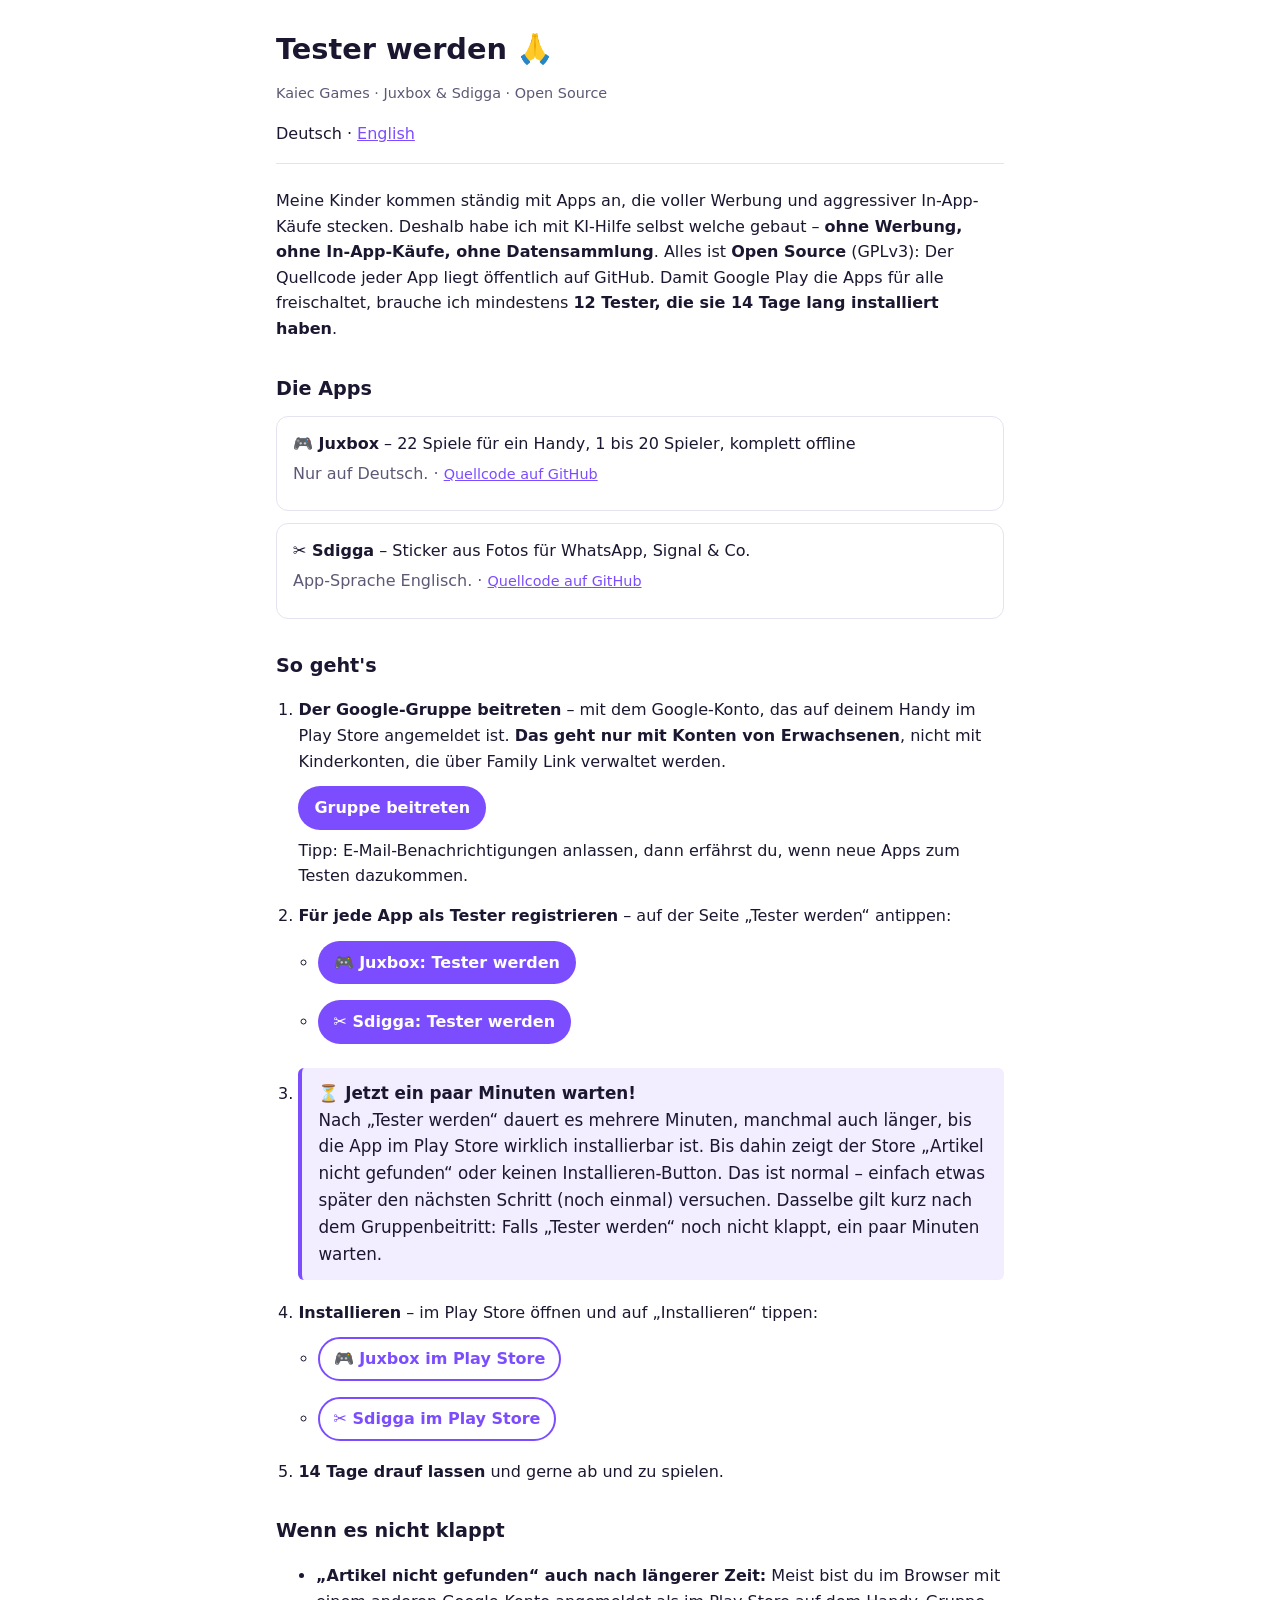
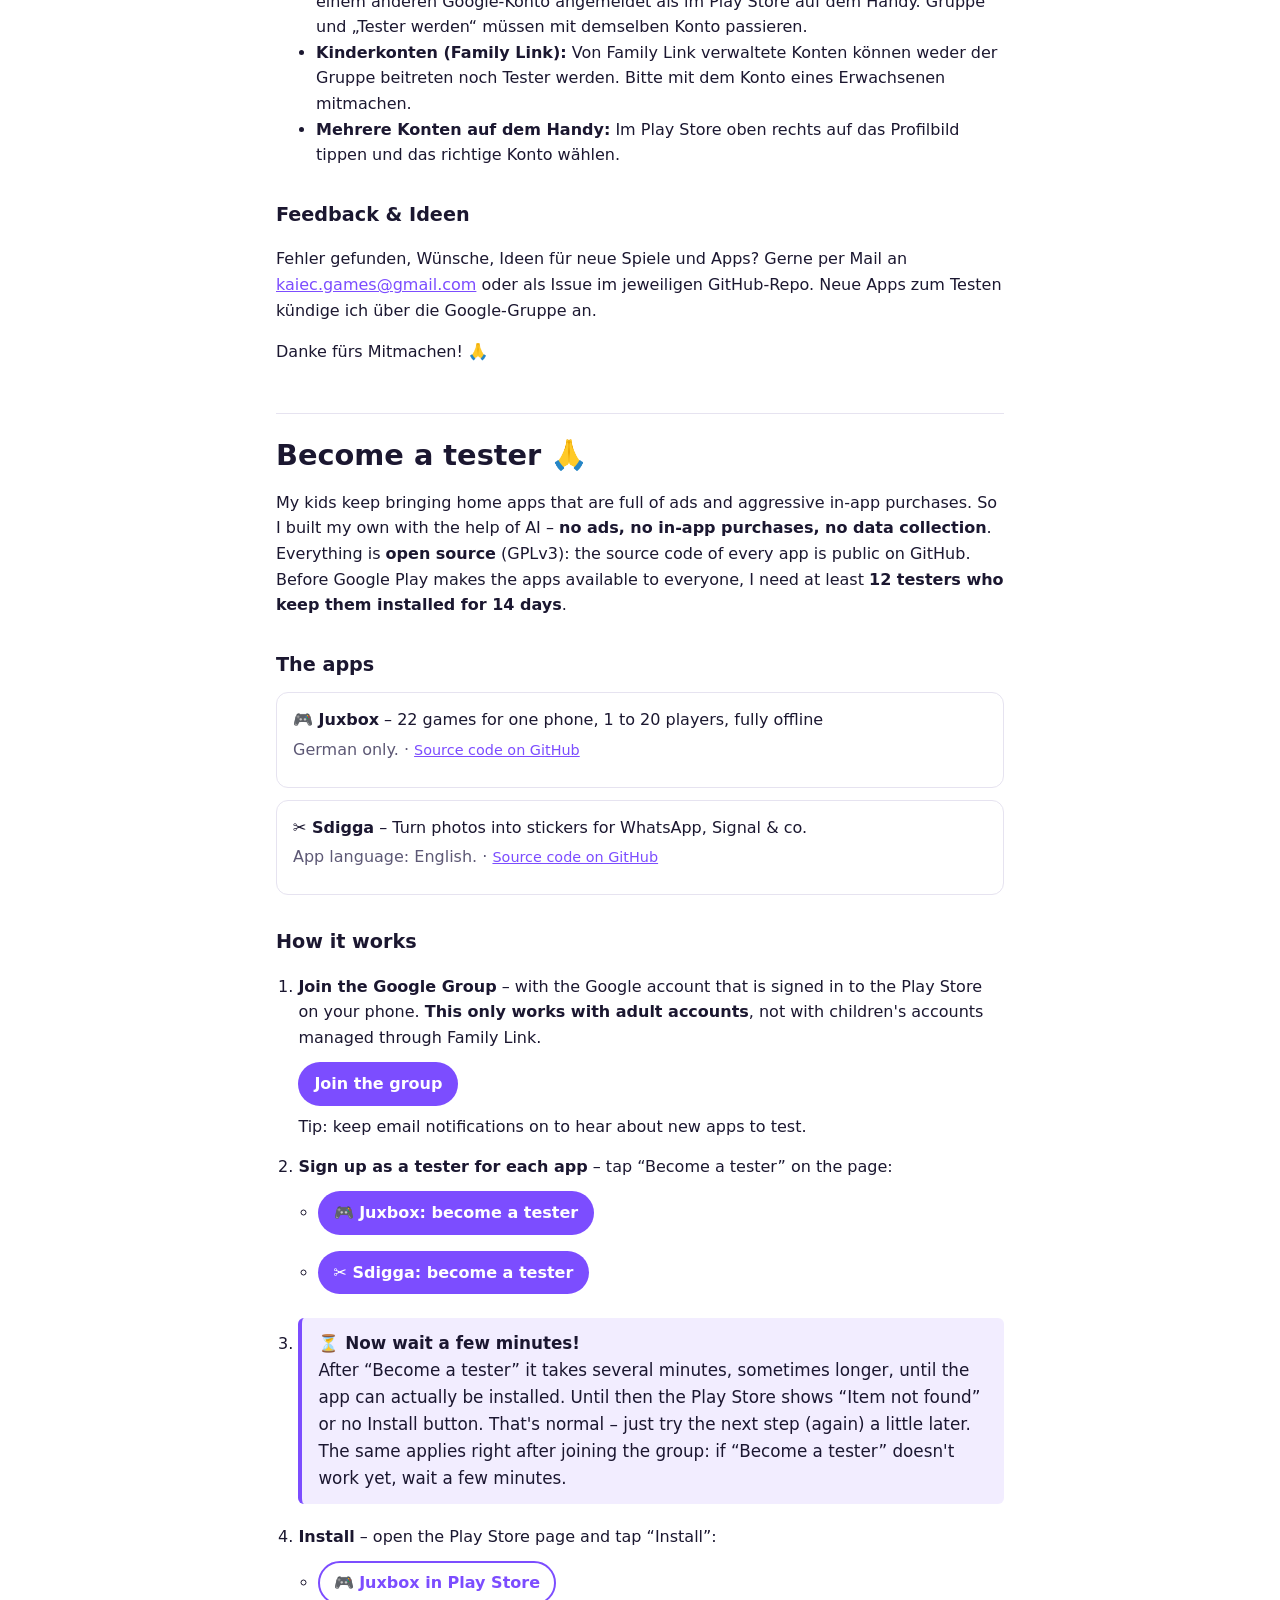
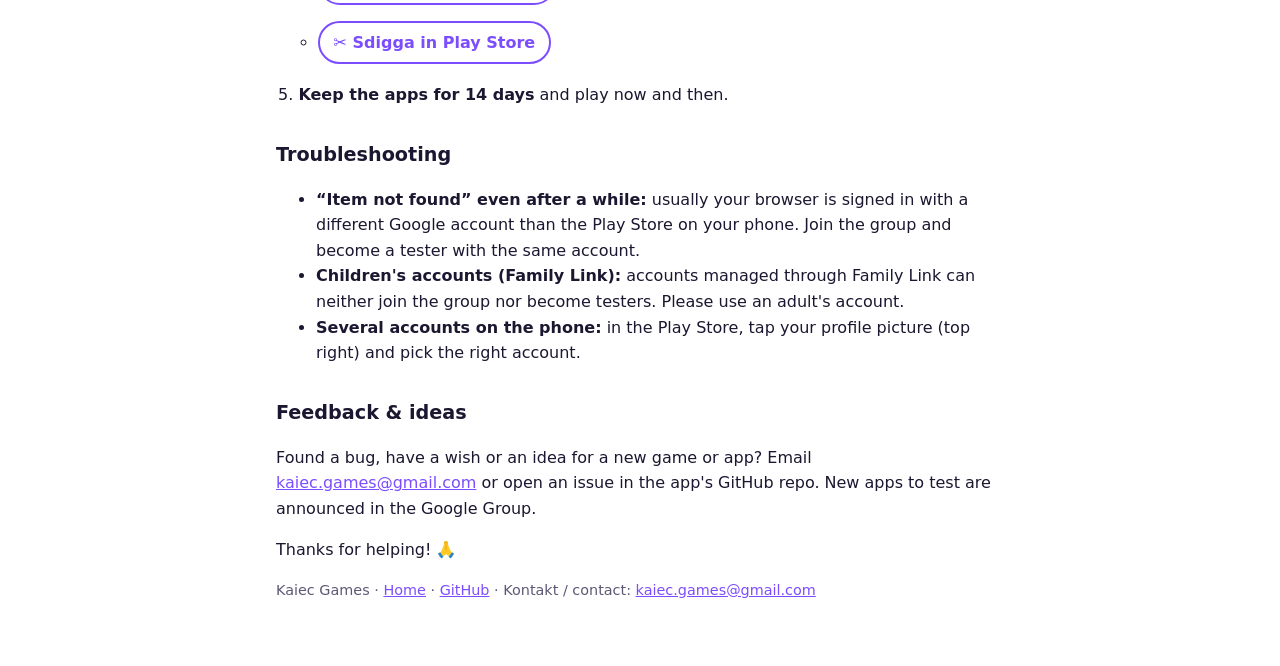
==== commit 6d6aa4d0: "Tester page: per-app links as bullet lists Co-Authored-By: Claude Opus 5.5 <noreply@anthropic.com>" ====
--- a/tests/index.html
+++ b/tests/index.html
@@ -31,10 +31,10 @@
     <div class="step-btns"><a class="btn" href="https://groups.google.com/g/kaiec-games-tester">Gruppe beitreten</a></div>
     Tipp: E-Mail-Benachrichtigungen anlassen, dann erfährst du, wenn neue Apps zum Testen dazukommen.</li>
   <li><strong>Für jede App als Tester registrieren</strong> – auf der Seite „Tester werden“ antippen:
-    <div class="step-btns"><a class="btn" href="https://play.google.com/apps/testing/com.kaiec.juxbox">🎮 Juxbox: Tester werden</a> <a class="btn" href="https://play.google.com/apps/testing/com.kaiec.stickerapp">✂️ Sdigga: Tester werden</a></div></li>
+    <ul class="links"><li><a class="btn" href="https://play.google.com/apps/testing/com.kaiec.juxbox">🎮 Juxbox: Tester werden</a></li><li><a class="btn" href="https://play.google.com/apps/testing/com.kaiec.stickerapp">✂️ Sdigga: Tester werden</a></li></ul></li>
   <li><div class="note wait"><strong>⏳ Jetzt ein paar Minuten warten!</strong><br>Nach „Tester werden“ dauert es mehrere Minuten, manchmal auch länger, bis die App im Play Store wirklich installierbar ist. Bis dahin zeigt der Store „Artikel nicht gefunden“ oder keinen Installieren-Button. Das ist normal – einfach etwas später den nächsten Schritt (noch einmal) versuchen. Dasselbe gilt kurz nach dem Gruppenbeitritt: Falls „Tester werden“ noch nicht klappt, ein paar Minuten warten.</div></li>
   <li><strong>Installieren</strong> – im Play Store öffnen und auf „Installieren“ tippen:
-    <div class="step-btns"><a class="btn alt" href="https://play.google.com/store/apps/details?id=com.kaiec.juxbox">🎮 Juxbox im Play Store</a> <a class="btn alt" href="https://play.google.com/store/apps/details?id=com.kaiec.stickerapp">✂️ Sdigga im Play Store</a></div></li>
+    <ul class="links"><li><a class="btn alt" href="https://play.google.com/store/apps/details?id=com.kaiec.juxbox">🎮 Juxbox im Play Store</a></li><li><a class="btn alt" href="https://play.google.com/store/apps/details?id=com.kaiec.stickerapp">✂️ Sdigga im Play Store</a></li></ul></li>
   <li><strong>14 Tage drauf lassen</strong> und gerne ab und zu spielen.</li>
 </ol>
 
@@ -70,10 +70,10 @@
     <div class="step-btns"><a class="btn" href="https://groups.google.com/g/kaiec-games-tester">Join the group</a></div>
     Tip: keep email notifications on to hear about new apps to test.</li>
   <li><strong>Sign up as a tester for each app</strong> – tap “Become a tester” on the page:
-    <div class="step-btns"><a class="btn" href="https://play.google.com/apps/testing/com.kaiec.juxbox">🎮 Juxbox: become a tester</a> <a class="btn" href="https://play.google.com/apps/testing/com.kaiec.stickerapp">✂️ Sdigga: become a tester</a></div></li>
+    <ul class="links"><li><a class="btn" href="https://play.google.com/apps/testing/com.kaiec.juxbox">🎮 Juxbox: become a tester</a></li><li><a class="btn" href="https://play.google.com/apps/testing/com.kaiec.stickerapp">✂️ Sdigga: become a tester</a></li></ul></li>
   <li><div class="note wait"><strong>⏳ Now wait a few minutes!</strong><br>After “Become a tester” it takes several minutes, sometimes longer, until the app can actually be installed. Until then the Play Store shows “Item not found” or no Install button. That's normal – just try the next step (again) a little later. The same applies right after joining the group: if “Become a tester” doesn't work yet, wait a few minutes.</div></li>
   <li><strong>Install</strong> – open the Play Store page and tap “Install”:
-    <div class="step-btns"><a class="btn alt" href="https://play.google.com/store/apps/details?id=com.kaiec.juxbox">🎮 Juxbox in Play Store</a> <a class="btn alt" href="https://play.google.com/store/apps/details?id=com.kaiec.stickerapp">✂️ Sdigga in Play Store</a></div></li>
+    <ul class="links"><li><a class="btn alt" href="https://play.google.com/store/apps/details?id=com.kaiec.juxbox">🎮 Juxbox in Play Store</a></li><li><a class="btn alt" href="https://play.google.com/store/apps/details?id=com.kaiec.stickerapp">✂️ Sdigga in Play Store</a></li></ul></li>
   <li><strong>Keep the apps for 14 days</strong> and play now and then.</li>
 </ol>
 
--- a/style.css
+++ b/style.css
@@ -21,3 +21,4 @@
 .app .src { font-size:.9rem; }
 .step-btns { margin:8px 0 4px; }
 .wait { font-size:1.05rem; }
+ul.links { margin:8px 0 4px; padding-left:1.2em; } ul.links li { margin:8px 0; }
